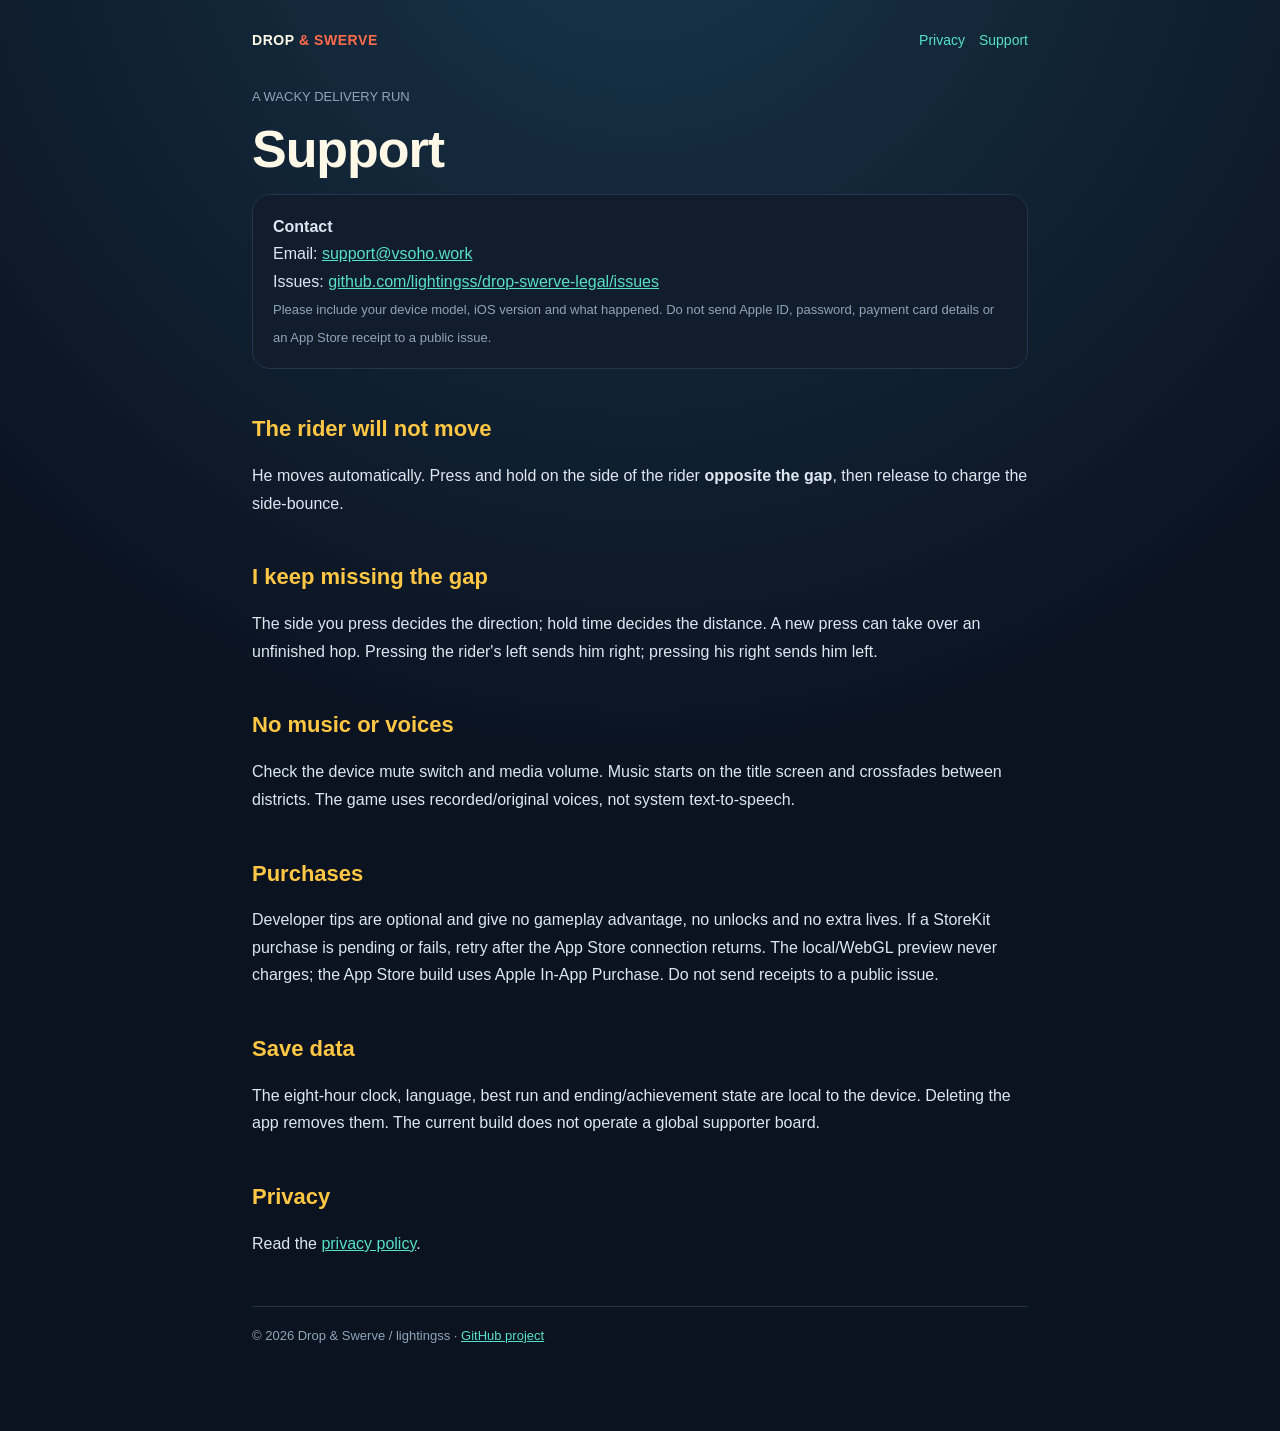
==== support.html @ 5b537138 "Add Drop & Swerve privacy and support pages" ====
<!doctype html>
<html lang="en">
<head>
<meta charset="utf-8">
<meta name="viewport" content="width=device-width,initial-scale=1,viewport-fit=cover">
<title>Support — Drop &amp; Swerve</title>
<meta name="description" content="Support for Drop & Swerve.">
<link rel="stylesheet" href="style.css">
</head>
<body><div class="wrap">
<nav><a class="brand" href="./">DROP <span>&amp; SWERVE</span></a><a href="privacy.html">Privacy</a><a href="support.html">Support</a></nav>
<main>
<p class="muted">A WACKY DELIVERY RUN</p>
<h1>Support</h1>
<div class="card"><strong>Contact</strong><br>
Email: <a href="mailto:support@vsoho.work">support@vsoho.work</a><br>
Issues: <a href="https://github.com/lightingss/drop-swerve-legal/issues">github.com/lightingss/drop-swerve-legal/issues</a><br>
<span class="muted">Please include your device model, iOS version and what happened. Do not send Apple ID, password, payment card details or an App Store receipt to a public issue.</span></div>

<h2>The rider will not move</h2>
<p>He moves automatically. Press and hold on the side of the rider <strong>opposite the gap</strong>, then release to charge the side-bounce.</p>
<h2>I keep missing the gap</h2>
<p>The side you press decides the direction; hold time decides the distance. A new press can take over an unfinished hop. Pressing the rider's left sends him right; pressing his right sends him left.</p>
<h2>No music or voices</h2>
<p>Check the device mute switch and media volume. Music starts on the title screen and crossfades between districts. The game uses recorded/original voices, not system text-to-speech.</p>
<h2>Purchases</h2>
<p>Developer tips are optional and give no gameplay advantage, no unlocks and no extra lives. If a StoreKit purchase is pending or fails, retry after the App Store connection returns. The local/WebGL preview never charges; the App Store build uses Apple In-App Purchase. Do not send receipts to a public issue.</p>
<h2>Save data</h2>
<p>The eight-hour clock, language, best run and ending/achievement state are local to the device. Deleting the app removes them. The current build does not operate a global supporter board.</p>
<h2>Privacy</h2>
<p>Read the <a href="privacy.html">privacy policy</a>.</p>
</main>
<footer>© 2026 Drop &amp; Swerve / lightingss · <a href="https://github.com/lightingss/drop-swerve-legal">GitHub project</a></footer>
</div></body></html>
---- style.css ----
:root{color-scheme:dark;--bg:#0b1220;--panel:#111c2d;--ink:#dce7f2;--cream:#fff8e7;--coral:#ff6a4a;--gold:#ffc744;--teal:#55e0c8;--muted:#8fa4b8;--line:#24354c}
*{box-sizing:border-box}html{scroll-behavior:smooth}
body{margin:0;background:radial-gradient(circle at 50% -10%,#18364a 0,var(--bg) 55%);color:var(--ink);font-family:-apple-system,BlinkMacSystemFont,"Segoe UI",Roboto,"Helvetica Neue",Arial,"Noto Sans",sans-serif;line-height:1.72}
a{color:var(--teal)}a:hover{color:var(--gold)}
.wrap{width:min(820px,100%);margin:0 auto;padding:28px 22px 84px}
nav{display:flex;gap:14px;flex-wrap:wrap;align-items:center;margin-bottom:34px;font-size:14px}
nav .brand{font-weight:900;color:var(--cream);letter-spacing:.04em;text-decoration:none;margin-right:auto}
nav .brand span{color:var(--coral)}
nav a{text-decoration:none}
.hero{padding:24px 0 30px;border-bottom:1px solid var(--line)}
h1{font-size:clamp(32px,7vw,52px);line-height:1.08;margin:.1em 0 .25em;color:var(--cream);letter-spacing:-.02em}
h1 span{color:var(--coral)}
h2{color:var(--gold);font-size:22px;margin-top:2.1em;line-height:1.3}
h3{color:var(--teal);font-size:17px;margin-top:1.7em}
p,li{font-size:16px}.muted{color:var(--muted);font-size:13px}
.card{background:var(--panel);border:1px solid var(--line);border-radius:18px;padding:18px 20px;margin:16px 0}
.grid{display:grid;grid-template-columns:repeat(auto-fit,minmax(230px,1fr));gap:14px;margin:22px 0}
.btn{display:inline-block;padding:12px 20px;border-radius:999px;background:var(--coral);color:var(--cream);font-weight:800;text-decoration:none}
.btn.secondary{background:transparent;border:1px solid var(--line);color:var(--ink)}
ul{padding-left:1.2em}
.langs{display:flex;gap:10px;flex-wrap:wrap;margin:12px 0 0;font-size:13px}
.langs a{text-decoration:none;border:1px solid var(--line);border-radius:999px;padding:4px 10px}
footer{margin-top:48px;padding-top:18px;border-top:1px solid var(--line);color:var(--muted);font-size:13px}
code{background:#0b1422;border:1px solid var(--line);padding:2px 6px;border-radius:6px}
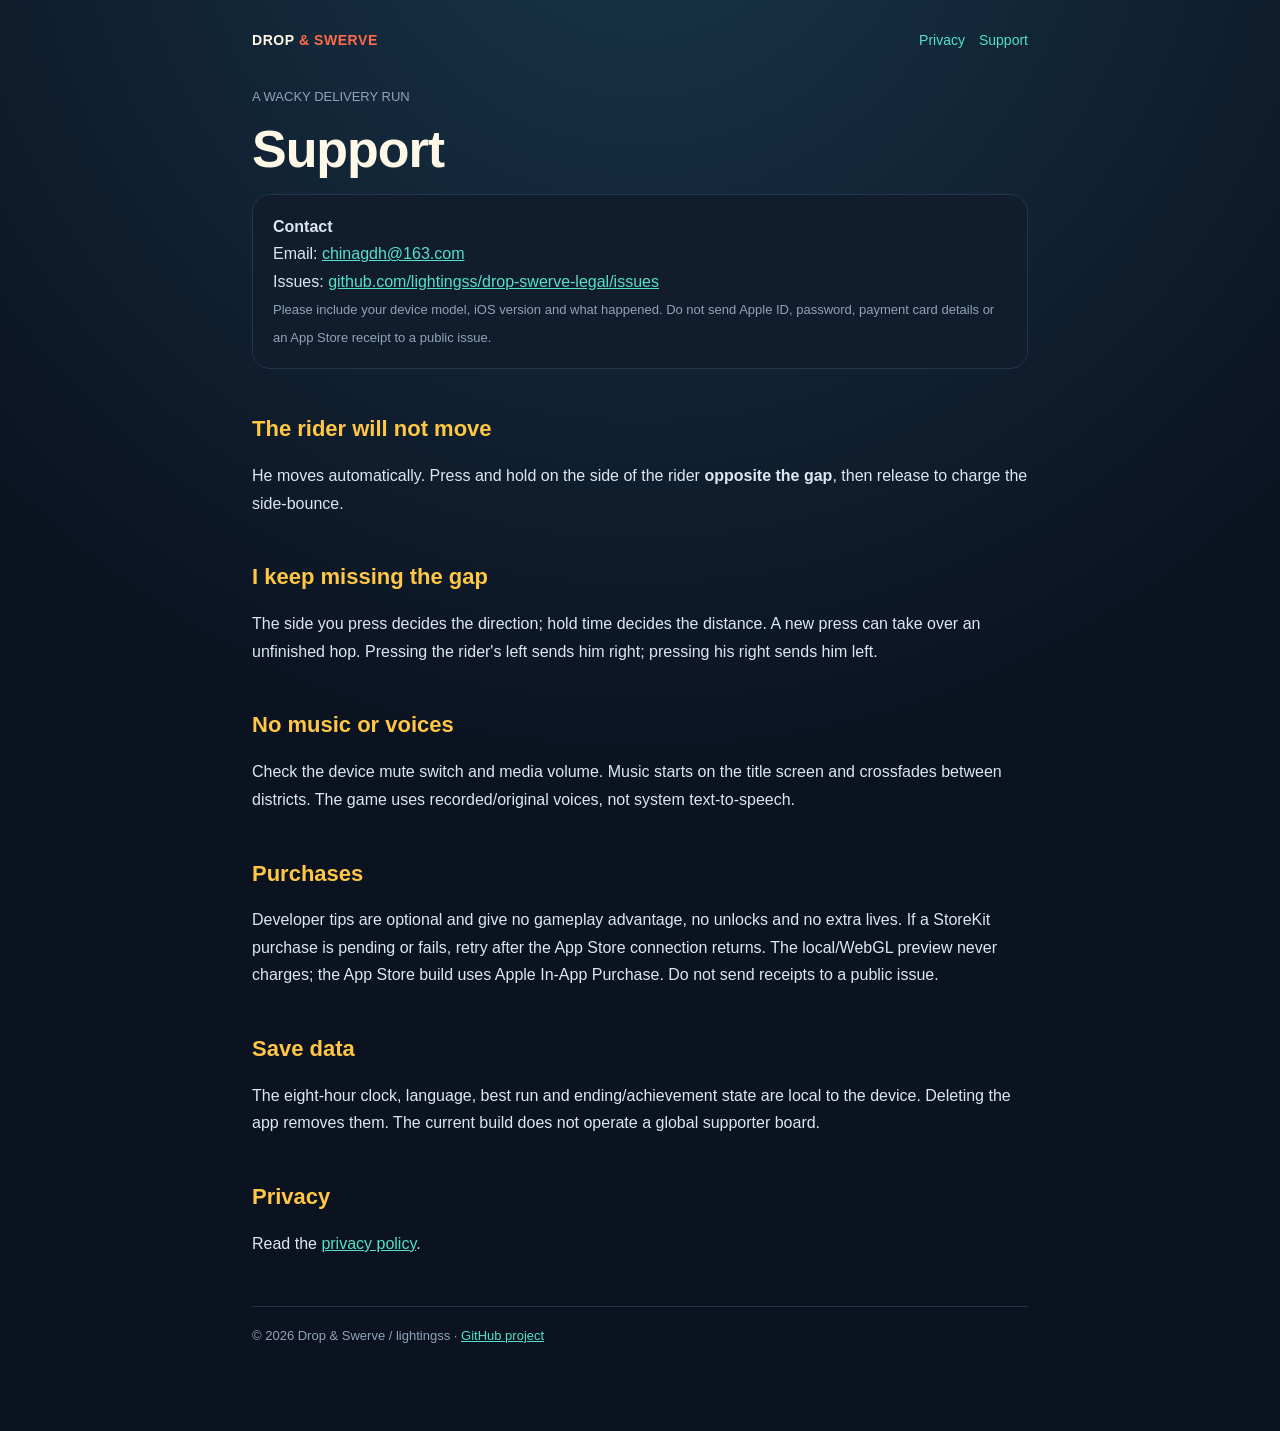
==== commit 7aa55470: "Update support and privacy contact email" ====
--- a/support.html
+++ b/support.html
@@ -13,7 +13,7 @@
 <p class="muted">A WACKY DELIVERY RUN</p>
 <h1>Support</h1>
 <div class="card"><strong>Contact</strong><br>
-Email: <a href="mailto:support@vsoho.work">support@vsoho.work</a><br>
+Email: <a href="mailto:chinagdh@163.com">chinagdh@163.com</a><br>
 Issues: <a href="https://github.com/lightingss/drop-swerve-legal/issues">github.com/lightingss/drop-swerve-legal/issues</a><br>
 <span class="muted">Please include your device model, iOS version and what happened. Do not send Apple ID, password, payment card details or an App Store receipt to a public issue.</span></div>
 
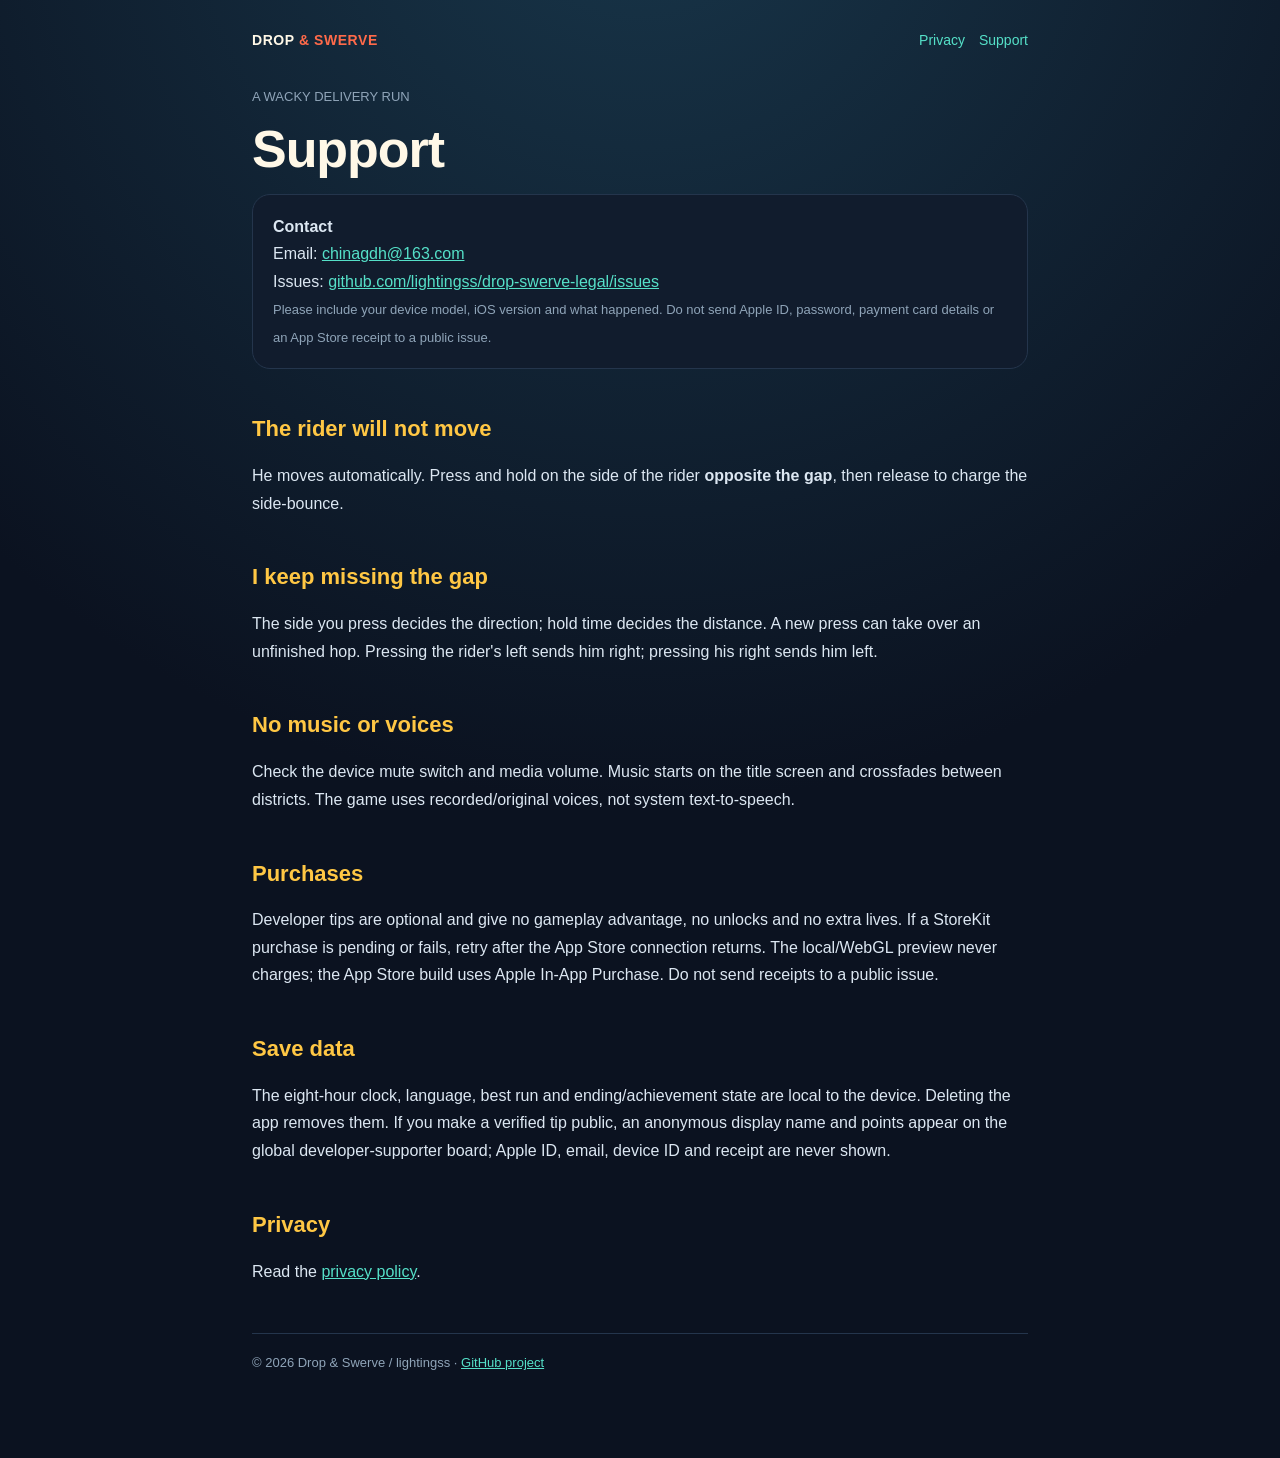
==== commit dd3af537: "Describe verified global supporter board" ====
--- a/support.html
+++ b/support.html
@@ -26,7 +26,7 @@
 <h2>Purchases</h2>
 <p>Developer tips are optional and give no gameplay advantage, no unlocks and no extra lives. If a StoreKit purchase is pending or fails, retry after the App Store connection returns. The local/WebGL preview never charges; the App Store build uses Apple In-App Purchase. Do not send receipts to a public issue.</p>
 <h2>Save data</h2>
-<p>The eight-hour clock, language, best run and ending/achievement state are local to the device. Deleting the app removes them. The current build does not operate a global supporter board.</p>
+<p>The eight-hour clock, language, best run and ending/achievement state are local to the device. Deleting the app removes them. If you make a verified tip public, an anonymous display name and points appear on the global developer-supporter board; Apple ID, email, device ID and receipt are never shown.</p>
 <h2>Privacy</h2>
 <p>Read the <a href="privacy.html">privacy policy</a>.</p>
 </main>
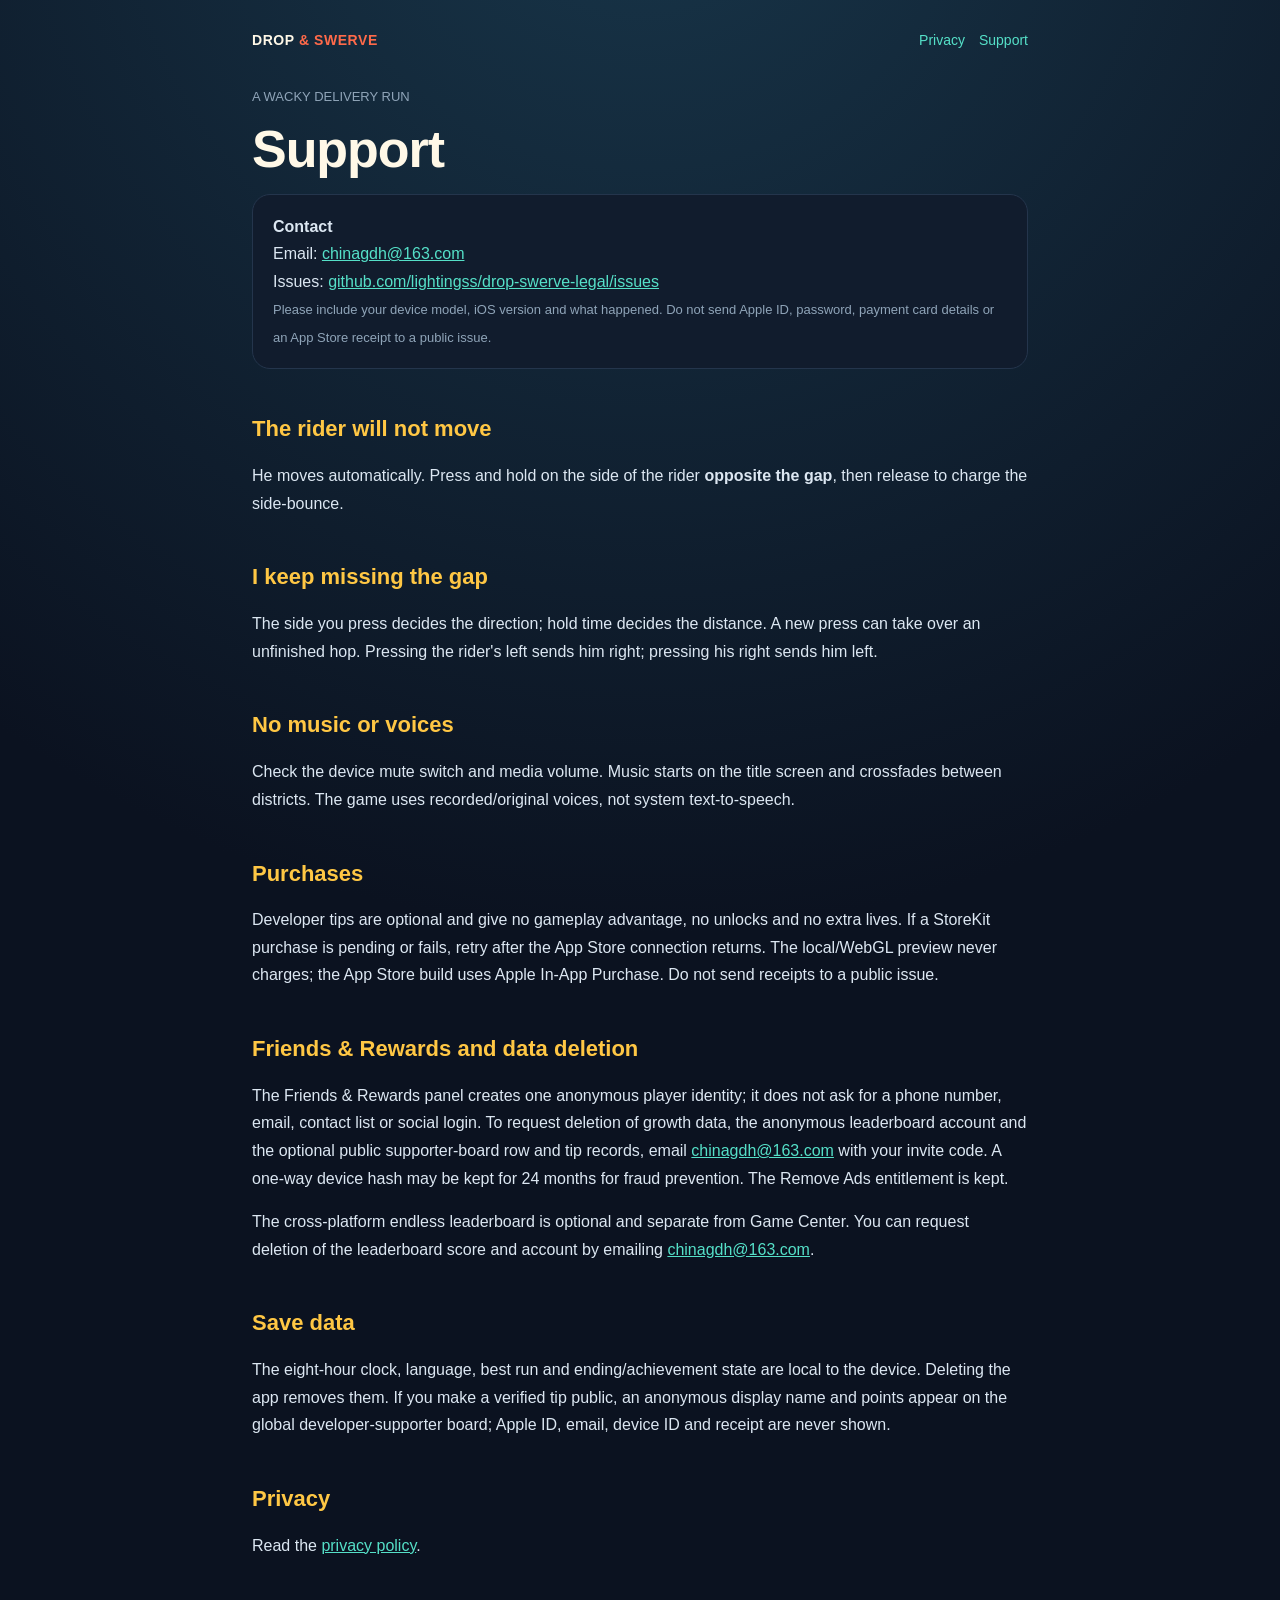
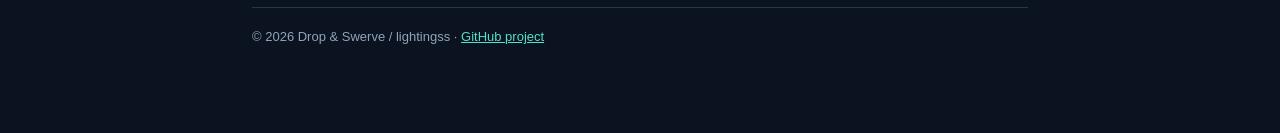
==== commit b0d75ce9: "Remove in-app data deletion from privacy and support pages" ====
--- a/support.html
+++ b/support.html
@@ -25,6 +25,9 @@
 <p>Check the device mute switch and media volume. Music starts on the title screen and crossfades between districts. The game uses recorded/original voices, not system text-to-speech.</p>
 <h2>Purchases</h2>
 <p>Developer tips are optional and give no gameplay advantage, no unlocks and no extra lives. If a StoreKit purchase is pending or fails, retry after the App Store connection returns. The local/WebGL preview never charges; the App Store build uses Apple In-App Purchase. Do not send receipts to a public issue.</p>
+<h2>Friends &amp; Rewards and data deletion</h2>
+<p>The Friends &amp; Rewards panel creates one anonymous player identity; it does not ask for a phone number, email, contact list or social login. To request deletion of growth data, the anonymous leaderboard account and the optional public supporter-board row and tip records, email <a href="mailto:chinagdh@163.com">chinagdh@163.com</a> with your invite code. A one-way device hash may be kept for 24 months for fraud prevention. The Remove Ads entitlement is kept.</p>
+<p>The cross-platform endless leaderboard is optional and separate from Game Center. You can request deletion of the leaderboard score and account by emailing <a href="mailto:chinagdh@163.com">chinagdh@163.com</a>.</p>
 <h2>Save data</h2>
 <p>The eight-hour clock, language, best run and ending/achievement state are local to the device. Deleting the app removes them. If you make a verified tip public, an anonymous display name and points appear on the global developer-supporter board; Apple ID, email, device ID and receipt are never shown.</p>
 <h2>Privacy</h2>
